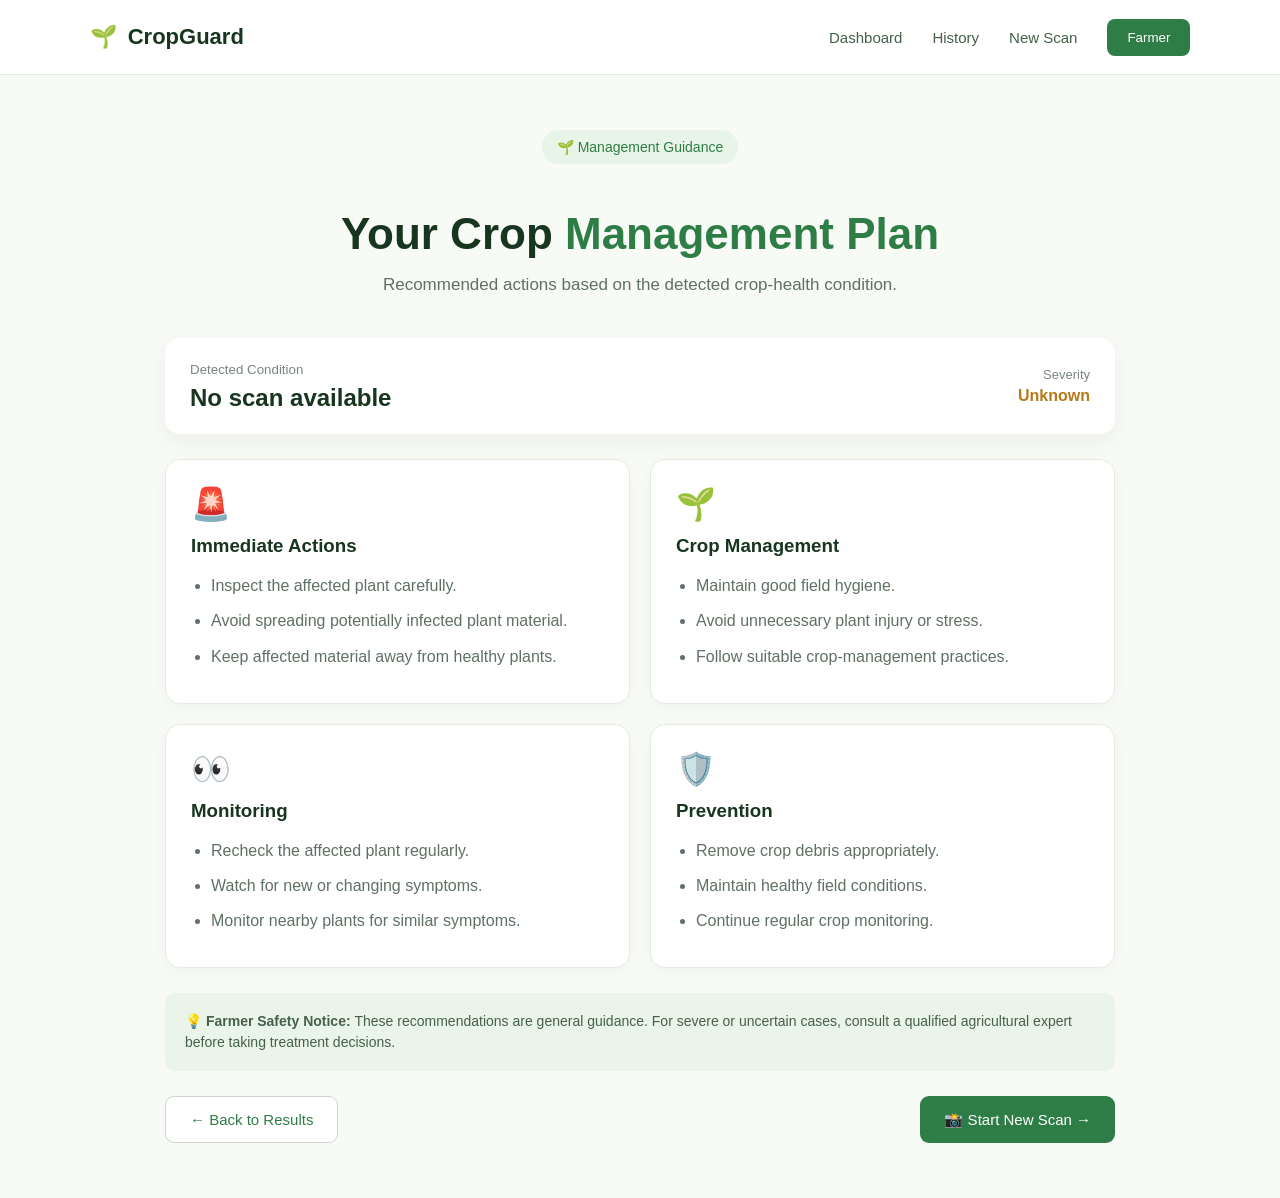
==== management.html @ edf0d8ad "Initial commit" ====
<!DOCTYPE html>
<html lang="en">

<head>

    <meta charset="UTF-8">
    <meta name="viewport" content="width=device-width, initial-scale=1.0">

    <title>CropGuard | Management Plan</title>

    <link rel="stylesheet" href="style.css">

</head>


<body>


    <!-- =========================
         NAVBAR
    ========================== -->

    <nav class="navbar">

        <div class="logo">
            🌱 <span>CropGuard</span>
        </div>


        <div class="nav-links">

            <a href="dashboard.html">
                Dashboard
            </a>

            <a href="history.html">
                History
            </a>

            <a href="scan.html">
                New Scan
            </a>

            <button class="nav-btn">
                Farmer
            </button>

        </div>

    </nav>



    <!-- =========================
         MANAGEMENT PAGE
    ========================== -->

    <main class="management-page">


        <!-- HEADER -->

        <div class="management-header">

            <div class="badge">
                🌱 Management Guidance
            </div>


            <h1>
                Your Crop <span>Management Plan</span>
            </h1>


            <p>
                Recommended actions based on the detected
                crop-health condition.
            </p>

        </div>



        <!-- =========================
             DISEASE SUMMARY
        ========================== -->

        <div class="disease-summary">


            <div>

                <small>
                    Detected Condition
                </small>


                <h2 id="diseaseName">
                    Loading...
                </h2>

            </div>



            <div class="severity-summary">

                <span>
                    Severity
                </span>


                <strong id="severity">
                    Loading...
                </strong>

            </div>


        </div>



        <!-- =========================
             MANAGEMENT CARDS
        ========================== -->

        <div class="management-grid">


            <!-- IMMEDIATE ACTIONS -->

            <div class="management-card">

                <div class="management-icon">
                    🚨
                </div>


                <h3>
                    Immediate Actions
                </h3>


                <ul id="immediateActions">

                    <li>
                        Loading recommendations...
                    </li>

                </ul>

            </div>



            <!-- CROP MANAGEMENT -->

            <div class="management-card">

                <div class="management-icon">
                    🌱
                </div>


                <h3>
                    Crop Management
                </h3>


                <ul id="cropManagement">

                    <li>
                        Loading recommendations...
                    </li>

                </ul>

            </div>



            <!-- MONITORING -->

            <div class="management-card">

                <div class="management-icon">
                    👀
                </div>


                <h3>
                    Monitoring
                </h3>


                <ul id="monitoring">

                    <li>
                        Loading recommendations...
                    </li>

                </ul>

            </div>



            <!-- PREVENTION -->

            <div class="management-card">

                <div class="management-icon">
                    🛡️
                </div>


                <h3>
                    Prevention
                </h3>


                <ul id="prevention">

                    <li>
                        Loading recommendations...
                    </li>

                </ul>

            </div>


        </div>



        <!-- =========================
             SAFETY NOTICE
        ========================== -->

        <div class="management-notice">

            💡

            <strong>
                Farmer Safety Notice:
            </strong>

            These recommendations are general guidance.
            For severe or uncertain cases, consult a qualified
            agricultural expert before taking treatment decisions.

        </div>



        <!-- =========================
             ACTION BUTTONS
        ========================== -->

        <div class="management-actions">


            <button
                class="secondary-btn"
                onclick="window.location.href='result.html'">

                ← Back to Results

            </button>



            <button
                class="primary-btn"
                onclick="window.location.href='scan.html'">

                📸 Start New Scan →

            </button>


        </div>


    </main>



    <!-- =========================
         MANAGEMENT LOGIC
    ========================== -->

    <script>


        // =====================================
        // GET SAVED AI RESULT
        // =====================================

        const savedResult =
            localStorage.getItem("analysisResult");



        // =====================================
        // MANAGEMENT PLANS
        // =====================================

        const managementPlans = {


            "Common Rust": {

                immediate: [

                    "Inspect affected maize plants carefully.",

                    "Remove severely affected leaves when practical.",

                    "Keep heavily infected plant material away from healthy plants."

                ],


                management: [

                    "Maintain good field hygiene.",

                    "Avoid unnecessary plant stress.",

                    "Follow suitable maize crop-management practices."

                ],


                monitoring: [

                    "Check plants regularly for new rust spots.",

                    "Watch whether lesions are increasing.",

                    "Monitor nearby maize plants for similar symptoms."

                ],


                prevention: [

                    "Remove crop debris appropriately.",

                    "Maintain good field conditions.",

                    "Use suitable resistant varieties when available."

                ]

            },



            "Northern Leaf Blight": {

                immediate: [

                    "Inspect affected maize leaves.",

                    "Remove severely affected plant material when practical.",

                    "Separate heavily affected material from healthy crops."

                ],


                management: [

                    "Maintain proper field hygiene.",

                    "Avoid unnecessary plant injury.",

                    "Follow recommended maize management practices."

                ],


                monitoring: [

                    "Check nearby plants regularly.",

                    "Watch for enlargement of leaf lesions.",

                    "Monitor whether the disease is spreading."

                ],


                prevention: [

                    "Remove crop debris appropriately.",

                    "Maintain healthy field conditions.",

                    "Use suitable disease-resistant varieties when available."

                ]

            },



            "Cercospora and Gray Leaf Spot": {

                immediate: [

                    "Inspect affected maize leaves.",

                    "Remove severely affected plant material when practical.",

                    "Keep infected material away from healthy plants."

                ],


                management: [

                    "Maintain good field hygiene.",

                    "Avoid unnecessary crop stress.",

                    "Follow recommended maize crop-management practices."

                ],


                monitoring: [

                    "Recheck affected plants regularly.",

                    "Watch for new leaf spots.",

                    "Monitor nearby plants for similar symptoms."

                ],


                prevention: [

                    "Manage crop residue appropriately.",

                    "Maintain healthy field conditions.",

                    "Use suitable resistant varieties when available."

                ]

            },



            "Healthy Corn (Maize) Plant": {

                immediate: [

                    "No disease-specific action is required.",

                    "Continue normal crop care.",

                    "Maintain good field hygiene."

                ],


                management: [

                    "Provide appropriate water and nutrients.",

                    "Maintain healthy growing conditions.",

                    "Follow recommended maize cultivation practices."

                ],


                monitoring: [

                    "Continue checking plants regularly.",

                    "Watch for unusual spots or discoloration.",

                    "Monitor overall crop growth."

                ],


                prevention: [

                    "Maintain field hygiene.",

                    "Remove unhealthy plant debris appropriately.",

                    "Continue regular crop monitoring."

                ]

            }

        };



        // =====================================
        // DEFAULT PLAN
        // Used for unknown / uncertain results
        // =====================================

        const defaultPlan = {

            immediate: [

                "Inspect the affected plant carefully.",

                "Avoid spreading potentially infected plant material.",

                "Keep affected material away from healthy plants."

            ],


            management: [

                "Maintain good field hygiene.",

                "Avoid unnecessary plant injury or stress.",

                "Follow suitable crop-management practices."

            ],


            monitoring: [

                "Recheck the affected plant regularly.",

                "Watch for new or changing symptoms.",

                "Monitor nearby plants for similar symptoms."

            ],


            prevention: [

                "Remove crop debris appropriately.",

                "Maintain healthy field conditions.",

                "Continue regular crop monitoring."

            ]

        };



        // =====================================
        // FILL LIST
        // =====================================

        function fillList(elementId, items) {


            const list =
                document.getElementById(elementId);


            list.innerHTML = "";


            items.forEach(function(item) {


                const li =
                    document.createElement("li");


                li.textContent = item;


                list.appendChild(li);


            });

        }



        // =====================================
        // LOAD RESULT
        // =====================================

        if (savedResult) {


            try {


                const data =
                    JSON.parse(savedResult);



                // =================================
                // SUCCESS RESULT
                // =================================

                if (data.status === "success") {


                    // Disease

                    const disease =
                        data.disease || "Unknown condition";


                    document.getElementById(
                        "diseaseName"
                    ).textContent = disease;



                    // Severity

                    document.getElementById(
                        "severity"
                    ).textContent =
                        "⚠️ " +
                        (data.severity || "Unknown");



                    // Find disease plan

                    let diseaseKey =
                        disease
                            .replace("Corn (Maize) with ", "")
                            .replace(" with ", " ");



                    let plan =
                        managementPlans[diseaseKey]
                        || managementPlans[disease]
                        || defaultPlan;



                    // Fill cards

                    fillList(
                        "immediateActions",
                        [
                            "No immediate treatment is recommended.",
                            "Continue normal maize crop care.",
                            "Avoid removing healthy plant parts unnecessarily."
                        ]
                    );

                    fillList(
                        "cropManagement",
                        [
                            "Maintain good field hygiene.",
                            "Provide appropriate water and nutrients.",
                            "Avoid unnecessary plant stress."
                        ]
                    );

                    fillList(
                        "monitoring",
                        [
                            "Continue checking the plant regularly.",
                            "Watch for unusual spots or discoloration.",
                            "Monitor nearby plants for similar symptoms."
                        ]
                    );

                    fillList(
                        "prevention",
                        [
                            "Maintain healthy field conditions.",
                            "Keep the field clean and well maintained.",
                            "Use good crop-management practices."
                        ]
                    );

                }


                // =================================
                // UNCERTAIN RESULT
                // =================================

                else if (data.status === "uncertain") {

                    document.getElementById("diseaseName").textContent =
                        "Unable to identify";

                    document.getElementById("severity").textContent =
                        "⚠️ Unknown";


                    fillList(
                        "immediateActions",
                        [
                            "No immediate treatment is recommended.",
                            "Continue normal maize crop care.",
                            "Avoid removing healthy plant parts unnecessarily."
                        ]
                    );


                    fillList(
                        "cropManagement",
                        [
                            "Maintain good field hygiene.",
                            "Provide appropriate water and nutrients.",
                            "Avoid unnecessary plant stress."
                        ]
                    );


                    fillList(
                        "monitoring",
                        [
                            "Continue checking the plant regularly.",
                            "Watch for unusual spots or discoloration.",
                            "Monitor nearby plants for similar symptoms."
                        ]
                    );


                    fillList(
                        "prevention",
                        [
                            "Maintain healthy field conditions.",
                            "Keep the field clean and well maintained.",
                            "Use good crop-management practices."
                        ]
                    );

                }



                // =================================
                // UNKNOWN / OTHER RESULT
                // =================================

                else {


                    document.getElementById(
                        "diseaseName"
                    ).textContent =
                        data.disease || "Unknown condition";


                    document.getElementById(
                        "severity"
                    ).textContent =
                        "⚠️ Unknown";


                    fillList(
                        "immediateActions",
                        defaultPlan.immediate
                    );


                    fillList(
                        "cropManagement",
                        defaultPlan.management
                    );


                    fillList(
                        "monitoring",
                        defaultPlan.monitoring
                    );


                    fillList(
                        "prevention",
                        defaultPlan.prevention
                    );

                }


            }


            catch (error) {


                console.error(
                    "Management page error:",
                    error
                );


                document.getElementById(
                    "diseaseName"
                ).textContent =
                    "Unable to load result";


                document.getElementById(
                    "severity"
                ).textContent =
                    "⚠️ Unknown";


                fillList(
                    "immediateActions",
                    defaultPlan.immediate
                );


                fillList(
                    "cropManagement",
                    defaultPlan.management
                );


                fillList(
                    "monitoring",
                    defaultPlan.monitoring
                );


                fillList(
                    "prevention",
                    defaultPlan.prevention
                );

            }


        }


        // =====================================
        // NO RESULT
        // =====================================

        else {


            document.getElementById(
                "diseaseName"
            ).textContent =
                "No scan available";


            document.getElementById(
                "severity"
            ).textContent =
                "Unknown";


            fillList(
                "immediateActions",
                defaultPlan.immediate
            );


            fillList(
                "cropManagement",
                defaultPlan.management
            );


            fillList(
                "monitoring",
                defaultPlan.monitoring
            );


            fillList(
                "prevention",
                defaultPlan.prevention
            );

        }


    </script>


</body>

</html>
---- style.css ----
* {
    margin: 0;
    padding: 0;
    box-sizing: border-box;
}

body {
    font-family: Arial, sans-serif;
    background: #f7faf5;
    color: #18351f;
}


/* NAVBAR */

.navbar {
    height: 75px;
    display: flex;
    align-items: center;
    justify-content: space-between;
    padding: 0 7%;
    background: white;
    border-bottom: 1px solid #e5ebe3;
}

.logo {
    font-size: 22px;
    font-weight: bold;
}

.logo span {
    margin-left: 5px;
}

.nav-links {
    display: flex;
    align-items: center;
    gap: 30px;
}

.nav-links a {
    text-decoration: none;
    color: #46604b;
    font-size: 15px;
}

.nav-btn {
    border: none;
    background: #2f7d46;
    color: white;
    padding: 11px 20px;
    border-radius: 8px;
    cursor: pointer;
}


/* HERO */

.hero {
    min-height: 570px;
    padding: 80px 8%;
    display: flex;
    align-items: center;
    justify-content: space-between;
    gap: 60px;
}

.hero-content {
    max-width: 620px;
}

.badge {
    display: inline-block;
    background: #e8f4e8;
    color: #2f7d46;
    padding: 9px 15px;
    border-radius: 30px;
    font-size: 14px;
    margin-bottom: 25px;
}

.hero h1 {
    font-size: 56px;
    line-height: 1.08;
    margin-bottom: 25px;
}

.hero h1 span {
    color: #2f7d46;
}

.hero p {
    color: #607064;
    font-size: 18px;
    line-height: 1.7;
    max-width: 570px;
}

.hero-buttons {
    margin-top: 32px;
    display: flex;
    gap: 15px;
}

.primary-btn,
.secondary-btn {
    padding: 14px 24px;
    border-radius: 9px;
    font-size: 15px;
    cursor: pointer;
}

.primary-btn {
    border: none;
    background: #2f7d46;
    color: white;
}

.secondary-btn {
    background: white;
    border: 1px solid #ccd8cc;
    color: #2f7d46;
}


/* HERO VISUAL */

.hero-visual {
    width: 390px;
    height: 350px;
    background: #dcebd9;
    border-radius: 30px;
    position: relative;
    display: flex;
    align-items: center;
    justify-content: center;
}

.crop-card {
    width: 280px;
    padding: 22px;
    background: white;
    border-radius: 18px;
    box-shadow: 0 15px 35px rgba(0, 0, 0, 0.08);
}

.crop-icon {
    font-size: 55px;
    margin-bottom: 15px;
}

.crop-card h3 {
    margin-bottom: 5px;
}

.crop-card p {
    color: #718073;
    font-size: 14px;
}

.status {
    margin-top: 20px;
    color: #2f7d46;
    background: #e8f4e8;
    padding: 8px;
    border-radius: 7px;
    text-align: center;
}

.floating-card {
    position: absolute;
    background: white;
    padding: 14px 17px;
    border-radius: 12px;
    box-shadow: 0 10px 25px rgba(0, 0, 0, 0.08);
    font-size: 14px;
}

.floating-card small {
    display: block;
    color: #758177;
    margin-top: 5px;
}

.card-one {
    top: 25px;
    left: -35px;
}

.card-two {
    bottom: 25px;
    right: -35px;
}


/* FEATURES */

.features {
    background: white;
    padding: 75px 8%;
}

.section-title {
    text-align: center;
    max-width: 650px;
    margin: auto;
}

.section-title p {
    color: #2f7d46;
    font-size: 13px;
    font-weight: bold;
    letter-spacing: 1px;
}

.section-title h2 {
    font-size: 34px;
    margin-top: 12px;
}

.feature-grid {
    display: grid;
    grid-template-columns: repeat(3, 1fr);
    gap: 25px;
    margin-top: 45px;
}

.feature-card {
    padding: 30px;
    border: 1px solid #e2e9e1;
    border-radius: 15px;
    background: #fbfdfb;
}

.feature-icon {
    font-size: 35px;
    margin-bottom: 18px;
}

.feature-card h3 {
    margin-bottom: 10px;
}

.feature-card p {
    color: #68756b;
    line-height: 1.6;
}


/* FOOTER */

footer {
    padding: 30px 8%;
    display: flex;
    justify-content: space-between;
    background: #18351f;
    color: white;
}

footer p {
    color: #b7c5b9;
}


/* MOBILE */

@media (max-width: 850px) {

    .nav-links a {
        display: inline;
    }

    .hero {
        flex-direction: column;
        text-align: center;
        padding-top: 50px;
    }

    .hero-buttons {
        justify-content: center;
    }

    .hero-visual {
        width: 330px;
    }

    .feature-grid {
        grid-template-columns: 1fr;
    }

    footer {
        flex-direction: column;
        gap: 10px;
    }
}
/* =========================
   SCAN PAGE
========================= */

.scan-page {
    min-height: calc(100vh - 75px);
    padding: 60px 8%;
    background: #f7faf5;
}

.scan-header {
    text-align: center;
    max-width: 700px;
    margin: auto;
}

.scan-header h1 {
    font-size: 44px;
    margin: 20px 0 15px;
}

.scan-header h1 span {
    color: #2f7d46;
}

.scan-header p {
    color: #607064;
    font-size: 17px;
    line-height: 1.6;
}


/* UPLOAD AREA */

.upload-container {
    max-width: 900px;
    margin: 45px auto 25px;

    display: grid;
    grid-template-columns: 1fr 1fr;

    gap: 25px;
}


/* UPLOAD BOX */

.upload-box {
    background: white;
    border: 2px dashed #b8cdb9;

    border-radius: 18px;

    padding: 50px 30px;

    text-align: center;

    min-height: 330px;

    display: flex;
    flex-direction: column;
    align-items: center;
    justify-content: center;
}

.upload-icon {
    font-size: 55px;
    margin-bottom: 15px;
}

.upload-box h2 {
    margin-bottom: 10px;
}

.upload-box p {
    color: #718073;
    margin-bottom: 25px;
}

.upload-btn {
    display: inline-block;

    background: #2f7d46;
    color: white;

    padding: 13px 24px;

    border-radius: 9px;

    cursor: pointer;

    font-size: 15px;
}

.upload-box small {
    margin-top: 18px;
    color: #89958b;
}


/* PREVIEW */

.preview-box {
    background: white;

    border-radius: 18px;

    padding: 25px;

    min-height: 330px;

    box-shadow: 0 8px 25px rgba(0, 0, 0, 0.05);

    display: none;
}

.preview-box h3 {
    margin-bottom: 15px;
}

.preview-box img {
    width: 100%;
    height: 210px;

    object-fit: cover;

    border-radius: 12px;

    margin-bottom: 15px;
}

.analyze-btn {
    width: 100%;
}


/* TIP */

.scan-tip {
    max-width: 900px;

    margin: auto;

    padding: 18px 20px;

    background: #eaf4e8;

    border-radius: 10px;

    color: #46604b;

    font-size: 14px;
}


/* MOBILE */

@media (max-width: 750px) {

    .upload-container {
        grid-template-columns: 1fr;
    }

    .scan-header h1 {
        font-size: 34px;
    }

}
/* =========================
   RESULT PAGE
========================= */

.result-page {
    min-height: calc(100vh - 75px);
    padding: 55px 8%;
    background: #f7faf5;
}

.result-header {
    text-align: center;
    max-width: 700px;
    margin: auto;
}

.result-header h1 {
    font-size: 44px;
    margin: 20px 0 12px;
}

.result-header h1 span {
    color: #2f7d46;
}

.result-header p {
    color: #607064;
    font-size: 17px;
}


/* RESULT CONTAINER */

.result-container {
    max-width: 950px;
    margin: 45px auto 25px;

    display: grid;
    grid-template-columns: 0.9fr 1.1fr;

    gap: 25px;
}


/* IMAGE CARD */

.result-image-card,
.analysis-card {
    background: white;
    border-radius: 18px;
    padding: 25px;

    box-shadow: 0 8px 25px rgba(0, 0, 0, 0.05);
}

.result-card-title {
    font-weight: bold;
    margin-bottom: 18px;
}

.result-image-card img {
    width: 100%;
    height: 300px;

    object-fit: cover;

    border-radius: 12px;

    background: #edf3ec;
}


/* CROP INFO */

.scan-info {
    display: flex;
    justify-content: space-between;

    margin-top: 18px;

    padding: 14px;

    background: #f5f8f4;

    border-radius: 9px;

    color: #607064;
}

.scan-info strong {
    color: #18351f;
}


/* ANALYSIS */

.analysis-status {
    display: inline-block;

    padding: 8px 12px;

    background: #e8f4e8;

    color: #2f7d46;

    border-radius: 20px;

    font-size: 13px;

    margin-bottom: 18px;
}

.analysis-card h2 {
    font-size: 30px;

    margin-bottom: 10px;
}

.disease-description {
    color: #68756b;

    line-height: 1.6;

    margin-bottom: 25px;
}


/* CONFIDENCE */

.metric {
    margin-bottom: 25px;
}

.metric-header {
    display: flex;

    justify-content: space-between;

    margin-bottom: 9px;

    font-size: 14px;
}

.metric-header strong {
    color: #2f7d46;
}

.progress-bar {
    width: 100%;

    height: 9px;

    background: #e4e9e3;

    border-radius: 10px;

    overflow: hidden;
}

.progress {
    height: 100%;

    background: #2f7d46;

    border-radius: 10px;
}


/* METRIC BOXES */

.result-metrics {
    display: grid;

    grid-template-columns: 1fr 1fr;

    gap: 12px;

    margin-bottom: 25px;
}

.metric-box {
    display: flex;

    align-items: center;

    gap: 12px;

    padding: 15px;

    background: #f7faf5;

    border-radius: 10px;
}

.metric-box > span {
    font-size: 25px;
}

.metric-box small {
    display: block;

    color: #7b867d;

    margin-bottom: 4px;
}

.metric-box strong {
    display: block;
}

.moderate {
    color: #b57918;
}

.high {
    color: #c34b3c;
}


/* RESULT BUTTON */

.result-btn {
    width: 100%;
}


/* NOTICE */

.confidence-notice {
    max-width: 950px;

    margin: auto;

    padding: 17px 20px;

    background: #eaf4e8;

    border-radius: 10px;

    color: #46604b;

    font-size: 14px;

    line-height: 1.5;
}


/* MOBILE */

@media (max-width: 750px) {

    .result-container {
        grid-template-columns: 1fr;
    }

    .result-header h1 {
        font-size: 34px;
    }

    .result-image-card img {
        height: 250px;
    }

    .result-metrics {
        grid-template-columns: 1fr;
    }

}
/* =========================
   MANAGEMENT PAGE
========================= */

.management-page {
    min-height: calc(100vh - 75px);
    padding: 55px 8%;
    background: #f7faf5;
}

.management-header {
    text-align: center;
    max-width: 700px;
    margin: auto;
}

.management-header h1 {
    font-size: 44px;
    margin: 20px 0 12px;
}

.management-header h1 span {
    color: #2f7d46;
}

.management-header p {
    color: #607064;
    font-size: 17px;
    line-height: 1.6;
}


/* DISEASE SUMMARY */

.disease-summary {
    max-width: 950px;

    margin: 40px auto 25px;

    padding: 22px 25px;

    background: white;

    border-radius: 15px;

    display: flex;

    justify-content: space-between;

    align-items: center;

    box-shadow: 0 8px 25px rgba(0, 0, 0, 0.05);
}

.disease-summary small {
    color: #7b867d;
}

.disease-summary h2 {
    margin-top: 6px;
}

.severity-summary {
    text-align: right;
}

.severity-summary span {
    display: block;

    color: #7b867d;

    font-size: 13px;

    margin-bottom: 5px;
}

.severity-summary strong {
    color: #b57918;
}


/* MANAGEMENT GRID */

.management-grid {
    max-width: 950px;

    margin: auto;

    display: grid;

    grid-template-columns: 1fr 1fr;

    gap: 20px;
}

.management-card {
    background: white;

    border-radius: 15px;

    padding: 25px;

    border: 1px solid #e5ebe3;

    box-shadow: 0 5px 18px rgba(0, 0, 0, 0.03);
}

.management-icon {
    font-size: 32px;

    margin-bottom: 12px;
}

.management-card h3 {
    margin-bottom: 15px;
}

.management-card ul {
    padding-left: 20px;

    color: #607064;

    line-height: 1.7;
}

.management-card li {
    margin-bottom: 8px;
}


/* NOTICE */

.management-notice {
    max-width: 950px;

    margin: 25px auto;

    padding: 18px 20px;

    background: #eaf4e8;

    border-radius: 10px;

    color: #46604b;

    font-size: 14px;

    line-height: 1.5;
}


/* ACTION BUTTONS */

.management-actions {
    max-width: 950px;

    margin: 25px auto 0;

    display: flex;

    justify-content: space-between;

    gap: 15px;
}


/* MOBILE */

@media (max-width: 750px) {

    .management-header h1 {
        font-size: 34px;
    }

    .management-grid {
        grid-template-columns: 1fr;
    }

    .disease-summary {
        flex-direction: column;

        align-items: flex-start;

        gap: 15px;
    }

    .severity-summary {
        text-align: left;
    }

    .management-actions {
        flex-direction: column;
    }

}
/* =========================
   DASHBOARD PAGE
========================= */

.dashboard-page {
    min-height: calc(100vh - 75px);
    padding: 50px 8%;
    background: #f7faf5;
}

.dashboard-header {
    max-width: 1100px;
    margin: auto;

    display: flex;
    justify-content: space-between;
    align-items: end;

    gap: 30px;
}

.dashboard-header h1 {
    font-size: 38px;
    margin: 18px 0 8px;
}

.dashboard-header h1 span {
    color: #2f7d46;
}

.dashboard-header p {
    color: #68756b;
    font-size: 16px;
}

.dashboard-scan-btn {
    white-space: nowrap;
}


/* STAT CARDS */

.stats-grid {
    max-width: 1100px;
    margin: 35px auto 25px;

    display: grid;
    grid-template-columns: repeat(4, 1fr);

    gap: 18px;
}

.stat-card {
    background: white;

    border: 1px solid #e4ebe3;

    border-radius: 15px;

    padding: 22px;

    display: flex;
    align-items: center;

    gap: 15px;

    box-shadow: 0 5px 18px rgba(0, 0, 0, 0.03);
}

.stat-icon {
    width: 50px;
    height: 50px;

    display: flex;
    align-items: center;
    justify-content: center;

    background: #eaf4e8;

    border-radius: 12px;

    font-size: 25px;
}

.stat-card small {
    color: #7b867d;
}

.stat-card h2 {
    margin-top: 4px;
    font-size: 28px;
}


/* DASHBOARD GRID */

.dashboard-grid {
    max-width: 1100px;
    margin: auto;

    display: grid;

    grid-template-columns: 1.5fr 1fr;

    gap: 20px;
}

.dashboard-card {
    background: white;

    border: 1px solid #e4ebe3;

    border-radius: 15px;

    padding: 25px;

    box-shadow: 0 5px 18px rgba(0, 0, 0, 0.03);
}

.card-heading {
    display: flex;

    justify-content: space-between;

    align-items: center;

    margin-bottom: 20px;
}

.card-heading h2 {
    font-size: 20px;
}

.card-heading p {
    color: #7b867d;

    font-size: 13px;

    margin-top: 5px;
}

.card-heading a {
    color: #2f7d46;

    text-decoration: none;

    font-size: 14px;
}


/* DIAGNOSIS ROW */

.diagnosis-row {
    display: flex;

    align-items: center;

    gap: 14px;

    padding: 15px 0;

    border-bottom: 1px solid #edf1ec;
}

.diagnosis-row:last-child {
    border-bottom: none;
}

.crop-circle {
    width: 45px;
    height: 45px;

    display: flex;
    align-items: center;
    justify-content: center;

    background: #f0f5ef;

    border-radius: 50%;

    font-size: 23px;
}

.diagnosis-info {
    flex: 1;
}

.diagnosis-info strong {
    display: block;

    margin-bottom: 4px;
}

.diagnosis-info span {
    color: #7b867d;

    font-size: 13px;
}

.diagnosis-status {
    padding: 7px 11px;

    border-radius: 20px;

    font-size: 12px;
}

.moderate-status {
    background: #fff3d9;
    color: #a66b00;
}

.high-status {
    background: #fde8e5;
    color: #c34b3c;
}

.healthy-status {
    background: #e8f4e8;
    color: #2f7d46;
}


/* RISK */

.risk-score {
    display: flex;

    justify-content: center;

    margin: 15px 0 25px;
}

.risk-circle {
    width: 145px;
    height: 145px;

    border-radius: 50%;

    background: #e8f4e8;

    border: 12px solid #d6ead4;

    display: flex;

    flex-direction: column;

    justify-content: center;

    align-items: center;
}

.risk-circle strong {
    font-size: 30px;
    color: #2f7d46;
}

.risk-circle small {
    color: #718073;
}


.risk-legend > div {
    display: flex;

    align-items: center;

    gap: 9px;

    padding: 8px 0;

    font-size: 14px;
}

.risk-legend strong {
    margin-left: auto;
}

.dot {
    width: 9px;
    height: 9px;

    border-radius: 50%;
}

.healthy-dot {
    background: #2f7d46;
}

.moderate-dot {
    background: #c9942c;
}

.high-dot {
    background: #c34b3c;
}


/* QUICK ACTIONS */

.quick-actions {
    max-width: 1100px;

    margin: 20px auto 0;
}

.quick-grid {
    display: grid;

    grid-template-columns: repeat(3, 1fr);

    gap: 15px;
}

.quick-grid button {
    background: #f8faf7;

    border: 1px solid #e3eae1;

    border-radius: 12px;

    padding: 18px;

    text-align: left;

    cursor: pointer;
}

.quick-grid button:hover {
    border-color: #2f7d46;
}

.quick-grid span {
    display: block;

    font-size: 27px;

    margin-bottom: 10px;
}

.quick-grid strong {
    display: block;
}

.quick-grid small {
    display: block;

    color: #7b867d;

    margin-top: 5px;
}


/* NOTICE */

.dashboard-notice {
    max-width: 1100px;

    margin: 20px auto 0;

    padding: 16px 18px;

    background: #eaf4e8;

    border-radius: 10px;

    color: #46604b;

    font-size: 13px;
}


/* MOBILE */

@media (max-width: 850px) {

    .dashboard-header {
        flex-direction: column;

        align-items: flex-start;
    }

    .stats-grid {
        grid-template-columns: 1fr 1fr;
    }

    .dashboard-grid {
        grid-template-columns: 1fr;
    }

    .quick-grid {
        grid-template-columns: 1fr;
    }

}


@media (max-width: 500px) {

    .stats-grid {
        grid-template-columns: 1fr;
    }

    .dashboard-header h1 {
        font-size: 30px;
    }

}
/* =========================
   HISTORY PAGE
========================= */

.history-page {
    min-height: calc(100vh - 75px);
    padding: 55px 8%;
    background: #f7faf5;
}

.history-header {
    max-width: 750px;
    margin: auto;
    text-align: center;
}

.history-header h1 {
    font-size: 44px;
    margin: 20px 0 12px;
}

.history-header h1 span {
    color: #2f7d46;
}

.history-header p {
    color: #607064;
    font-size: 17px;
}


/* SUMMARY */

.history-summary {
    max-width: 950px;
    margin: 40px auto 25px;

    background: white;
    border: 1px solid #e4ebe3;
    border-radius: 15px;

    display: grid;
    grid-template-columns: repeat(3, 1fr);

    padding: 20px;
}

.history-summary div {
    text-align: center;
    padding: 10px;

    border-right: 1px solid #edf1ec;
}

.history-summary div:last-child {
    border-right: none;
}

.history-summary small {
    display: block;
    color: #7b867d;
    margin-bottom: 7px;
}

.history-summary strong {
    font-size: 27px;
}

.history-green {
    color: #2f7d46;
}

.history-orange {
    color: #b57918;
}


/* HISTORY LIST */

.history-list {
    max-width: 950px;
    margin: auto;

    display: flex;
    flex-direction: column;
    gap: 15px;
}

.history-card {
    background: white;

    border: 1px solid #e4ebe3;
    border-radius: 15px;

    padding: 20px;

    display: flex;
    align-items: center;

    gap: 18px;

    box-shadow: 0 5px 18px rgba(0, 0, 0, 0.03);
}

.history-crop {
    width: 60px;
    height: 60px;

    border-radius: 13px;

    background: #eaf4e8;

    display: flex;
    align-items: center;
    justify-content: center;

    font-size: 30px;
}

.history-info {
    flex: 1;
}

.history-info h3 {
    margin-bottom: 4px;
}

.history-info p {
    color: #607064;
    margin-bottom: 5px;
}

.history-info small {
    color: #8a948c;
    font-size: 12px;
}


/* RESULT STATUS */

.history-result {
    min-width: 105px;

    padding: 8px 12px;

    border-radius: 20px;

    display: flex;
    align-items: center;

    justify-content: center;

    gap: 6px;

    font-size: 12px;
}

.moderate-result {
    background: #fff3d9;
    color: #a66b00;
}

.high-result {
    background: #fde8e5;
    color: #c34b3c;
}

.healthy-result {
    background: #e8f4e8;
    color: #2f7d46;
}


/* VIEW BUTTON */

.history-view-btn {
    background: white;

    border: 1px solid #ccd8cc;

    color: #2f7d46;

    padding: 10px 15px;

    border-radius: 8px;

    cursor: pointer;

    white-space: nowrap;
}

.history-view-btn:hover {
    background: #f1f7f0;
}


/* NOTICE */

.history-notice {
    max-width: 950px;

    margin: 25px auto;

    padding: 17px 20px;

    background: #eaf4e8;

    border-radius: 10px;

    color: #46604b;

    font-size: 13px;

    line-height: 1.5;
}


/* ACTION */

.history-action {
    max-width: 950px;

    margin: 25px auto 0;

    display: flex;

    justify-content: flex-end;
}


/* MOBILE */

@media (max-width: 750px) {

    .history-header h1 {
        font-size: 34px;
    }

    .history-summary {
        grid-template-columns: 1fr;
    }

    .history-summary div {
        border-right: none;
        border-bottom: 1px solid #edf1ec;
    }

    .history-summary div:last-child {
        border-bottom: none;
    }

    .history-card {
        flex-wrap: wrap;
    }

    .history-info {
        min-width: 180px;
    }

    .history-result {
        margin-left: 78px;
    }

    .history-view-btn {
        margin-left: 78px;
    }

}
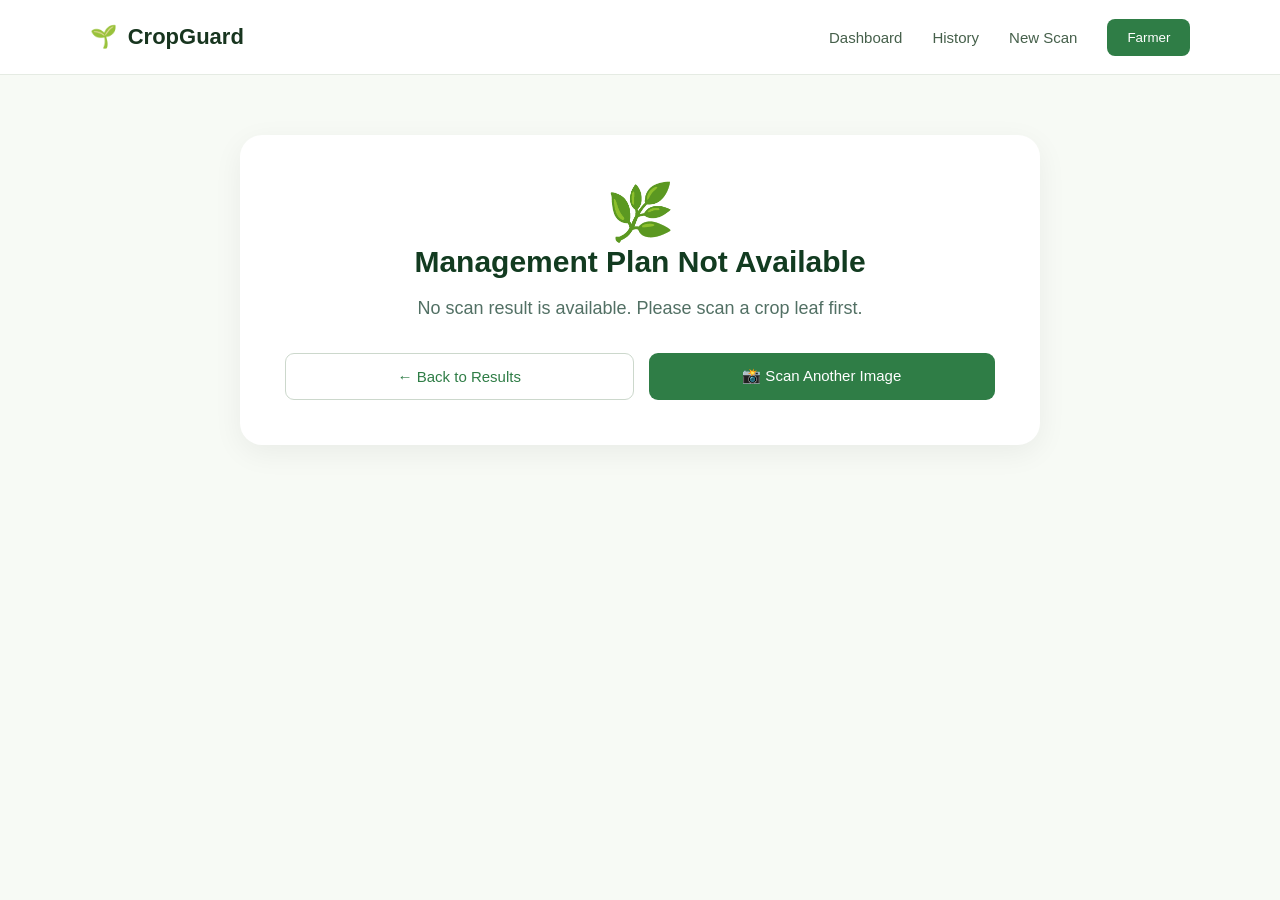
==== commit a88af377: "Fix scan history image loading and result page" ====
--- a/management.html
+++ b/management.html
@@ -2,7 +2,6 @@
 <html lang="en">
 
 <head>
-
     <meta charset="UTF-8">
     <meta name="viewport" content="width=device-width, initial-scale=1.0">
 
@@ -10,22 +9,63 @@
 
     <link rel="stylesheet" href="style.css">
 
+    <style>
+        .hidden {
+            display: none !important;
+        }
+
+        .not-available {
+            max-width: 800px;
+            margin: 60px auto;
+            background: white;
+            padding: 45px;
+            border-radius: 22px;
+            text-align: center;
+            box-shadow: 0 8px 30px rgba(0, 0, 0, 0.06);
+        }
+
+        .not-available h2 {
+            color: #123b20;
+            font-size: 30px;
+            margin-bottom: 15px;
+        }
+
+        .not-available p {
+            color: #527064;
+            font-size: 18px;
+            line-height: 1.6;
+        }
+
+        .management-actions {
+            display: flex;
+            gap: 15px;
+            margin-top: 30px;
+        }
+
+        .management-actions button {
+            flex: 1;
+        }
+
+        @media (max-width: 700px) {
+            .management-actions {
+                flex-direction: column;
+            }
+        }
+    </style>
 </head>
 
 
 <body>
 
-
-    <!-- =========================
+    <!-- =====================================================
          NAVBAR
-    ========================== -->
+    ====================================================== -->
 
     <nav class="navbar">
 
         <div class="logo">
             🌱 <span>CropGuard</span>
         </div>
-
 
         <div class="nav-links">
 
@@ -50,13 +90,11 @@
     </nav>
 
 
-
-    <!-- =========================
+    <!-- =====================================================
          MANAGEMENT PAGE
-    ========================== -->
-
-    <main class="management-page">
-
+    ====================================================== -->
+
+    <main class="management-page" id="managementPage">
 
         <!-- HEADER -->
 
@@ -66,11 +104,9 @@
                 🌱 Management Guidance
             </div>
 
-
             <h1>
                 Your Crop <span>Management Plan</span>
             </h1>
-
 
             <p>
                 Recommended actions based on the detected
@@ -80,13 +116,11 @@
         </div>
 
 
-
-        <!-- =========================
+        <!-- =================================================
              DISEASE SUMMARY
-        ========================== -->
+        ================================================== -->
 
         <div class="disease-summary">
-
 
             <div>
 
@@ -94,7 +128,6 @@
                     Detected Condition
                 </small>
 
-
                 <h2 id="diseaseName">
                     Loading...
                 </h2>
@@ -102,31 +135,26 @@
             </div>
 
 
-
             <div class="severity-summary">
 
                 <span>
                     Severity
                 </span>
 
-
                 <strong id="severity">
                     Loading...
                 </strong>
 
             </div>
 
-
-        </div>
-
-
-
-        <!-- =========================
+        </div>
+
+
+        <!-- =================================================
              MANAGEMENT CARDS
-        ========================== -->
-
-        <div class="management-grid">
-
+        ================================================== -->
+
+        <div class="management-grid" id="managementCards">
 
             <!-- IMMEDIATE ACTIONS -->
 
@@ -136,22 +164,13 @@
                     🚨
                 </div>
 
-
                 <h3>
                     Immediate Actions
                 </h3>
 
-
-                <ul id="immediateActions">
-
-                    <li>
-                        Loading recommendations...
-                    </li>
-
-                </ul>
+                <ul id="immediateActions"></ul>
 
             </div>
-
 
 
             <!-- CROP MANAGEMENT -->
@@ -162,22 +181,13 @@
                     🌱
                 </div>
 
-
                 <h3>
                     Crop Management
                 </h3>
 
-
-                <ul id="cropManagement">
-
-                    <li>
-                        Loading recommendations...
-                    </li>
-
-                </ul>
+                <ul id="cropManagement"></ul>
 
             </div>
-
 
 
             <!-- MONITORING -->
@@ -188,22 +198,13 @@
                     👀
                 </div>
 
-
                 <h3>
                     Monitoring
                 </h3>
 
-
-                <ul id="monitoring">
-
-                    <li>
-                        Loading recommendations...
-                    </li>
-
-                </ul>
+                <ul id="monitoring"></ul>
 
             </div>
-
 
 
             <!-- PREVENTION -->
@@ -214,30 +215,20 @@
                     🛡️
                 </div>
 
-
                 <h3>
                     Prevention
                 </h3>
 
-
-                <ul id="prevention">
-
-                    <li>
-                        Loading recommendations...
-                    </li>
-
-                </ul>
+                <ul id="prevention"></ul>
 
             </div>
 
-
-        </div>
-
-
-
-        <!-- =========================
+        </div>
+
+
+        <!-- =================================================
              SAFETY NOTICE
-        ========================== -->
+        ================================================== -->
 
         <div class="management-notice">
 
@@ -254,13 +245,11 @@
         </div>
 
 
-
-        <!-- =========================
+        <!-- =================================================
              ACTION BUTTONS
-        ========================== -->
+        ================================================== -->
 
         <div class="management-actions">
-
 
             <button
                 class="secondary-btn"
@@ -271,7 +260,6 @@
             </button>
 
 
-
             <button
                 class="primary-btn"
                 onclick="window.location.href='scan.html'">
@@ -280,227 +268,201 @@
 
             </button>
 
-
-        </div>
-
+        </div>
 
     </main>
 
 
-
-    <!-- =========================
+    <!-- =====================================================
+         NOT AVAILABLE MESSAGE
+    ====================================================== -->
+
+    <div
+        class="not-available hidden"
+        id="notAvailable">
+
+        <div style="font-size: 55px;">
+            🌿
+        </div>
+
+        <h2>
+            Management Plan Not Available
+        </h2>
+
+        <p id="notAvailableMessage">
+            CropGuard could not confirm that the uploaded
+            image is a crop leaf. Management recommendations
+            are therefore not shown.
+        </p>
+
+        <div class="management-actions">
+
+            <button
+                class="secondary-btn"
+                onclick="window.location.href='result.html'">
+
+                ← Back to Results
+
+            </button>
+
+            <button
+                class="primary-btn"
+                onclick="window.location.href='scan.html'">
+
+                📸 Scan Another Image
+
+            </button>
+
+        </div>
+
+    </div>
+
+
+    <!-- =====================================================
          MANAGEMENT LOGIC
-    ========================== -->
+    ====================================================== -->
 
     <script>
 
-
-        // =====================================
-        // GET SAVED AI RESULT
-        // =====================================
+        // =================================================
+        // GET SAVED RESULT
+        // =================================================
 
         const savedResult =
             localStorage.getItem("analysisResult");
 
 
-
-        // =====================================
+        // =================================================
+        // ELEMENTS
+        // =================================================
+
+        const managementPage =
+            document.getElementById("managementPage");
+
+        const notAvailable =
+            document.getElementById("notAvailable");
+
+        const managementCards =
+            document.getElementById("managementCards");
+
+
+        // =================================================
         // MANAGEMENT PLANS
-        // =====================================
+        // =================================================
 
         const managementPlans = {
 
-
             "Common Rust": {
 
                 immediate: [
-
-                    "Inspect affected maize plants carefully.",
-
+                    "Inspect affected leaves carefully.",
                     "Remove severely affected leaves when practical.",
-
                     "Keep heavily infected plant material away from healthy plants."
-
-                ],
-
+                ],
 
                 management: [
-
                     "Maintain good field hygiene.",
-
                     "Avoid unnecessary plant stress.",
-
-                    "Follow suitable maize crop-management practices."
-
-                ],
-
+                    "Follow suitable crop-management practices."
+                ],
 
                 monitoring: [
-
-                    "Check plants regularly for new rust spots.",
-
+                    "Check leaves regularly for new rust spots.",
                     "Watch whether lesions are increasing.",
-
-                    "Monitor nearby maize plants for similar symptoms."
-
-                ],
-
+                    "Monitor nearby plants for similar symptoms."
+                ],
 
                 prevention: [
-
                     "Remove crop debris appropriately.",
-
                     "Maintain good field conditions.",
-
                     "Use suitable resistant varieties when available."
-
                 ]
 
             },
 
 
-
             "Northern Leaf Blight": {
 
                 immediate: [
-
-                    "Inspect affected maize leaves.",
-
+                    "Inspect affected leaves.",
                     "Remove severely affected plant material when practical.",
-
-                    "Separate heavily affected material from healthy crops."
-
-                ],
-
+                    "Keep infected material away from healthy plants."
+                ],
 
                 management: [
-
                     "Maintain proper field hygiene.",
-
                     "Avoid unnecessary plant injury.",
-
-                    "Follow recommended maize management practices."
-
-                ],
-
+                    "Follow recommended crop-management practices."
+                ],
 
                 monitoring: [
-
                     "Check nearby plants regularly.",
-
                     "Watch for enlargement of leaf lesions.",
-
                     "Monitor whether the disease is spreading."
-
-                ],
-
+                ],
 
                 prevention: [
-
                     "Remove crop debris appropriately.",
-
                     "Maintain healthy field conditions.",
-
                     "Use suitable disease-resistant varieties when available."
-
                 ]
 
             },
 
 
-
             "Cercospora and Gray Leaf Spot": {
 
                 immediate: [
-
-                    "Inspect affected maize leaves.",
-
+                    "Inspect affected leaves.",
                     "Remove severely affected plant material when practical.",
-
                     "Keep infected material away from healthy plants."
-
-                ],
-
+                ],
 
                 management: [
-
                     "Maintain good field hygiene.",
-
                     "Avoid unnecessary crop stress.",
-
-                    "Follow recommended maize crop-management practices."
-
-                ],
-
+                    "Follow recommended crop-management practices."
+                ],
 
                 monitoring: [
-
                     "Recheck affected plants regularly.",
-
                     "Watch for new leaf spots.",
-
                     "Monitor nearby plants for similar symptoms."
-
-                ],
-
+                ],
 
                 prevention: [
-
                     "Manage crop residue appropriately.",
-
                     "Maintain healthy field conditions.",
-
                     "Use suitable resistant varieties when available."
-
                 ]
 
             },
 
 
-
-            "Healthy Corn (Maize) Plant": {
+            "Healthy": {
 
                 immediate: [
-
-                    "No disease-specific action is required.",
-
-                    "Continue normal crop care.",
-
-                    "Maintain good field hygiene."
-
-                ],
-
+                    "No disease-specific treatment is required.",
+                    "Continue normal care for the detected crop.",
+                    "Avoid removing healthy plant parts unnecessarily."
+                ],
 
                 management: [
-
                     "Provide appropriate water and nutrients.",
-
                     "Maintain healthy growing conditions.",
-
-                    "Follow recommended maize cultivation practices."
-
-                ],
-
+                    "Follow recommended cultivation practices."
+                ],
 
                 monitoring: [
-
-                    "Continue checking plants regularly.",
-
+                    "Continue checking the leaves regularly.",
                     "Watch for unusual spots or discoloration.",
-
                     "Monitor overall crop growth."
-
-                ],
-
+                ],
 
                 prevention: [
-
-                    "Maintain field hygiene.",
-
+                    "Maintain good field hygiene.",
                     "Remove unhealthy plant debris appropriately.",
-
                     "Continue regular crop monitoring."
-
                 ]
 
             }
@@ -508,129 +470,114 @@
         };
 
 
-
-        // =====================================
-        // DEFAULT PLAN
-        // Used for unknown / uncertain results
-        // =====================================
-
-        const defaultPlan = {
-
-            immediate: [
-
-                "Inspect the affected plant carefully.",
-
-                "Avoid spreading potentially infected plant material.",
-
-                "Keep affected material away from healthy plants."
-
-            ],
-
-
-            management: [
-
-                "Maintain good field hygiene.",
-
-                "Avoid unnecessary plant injury or stress.",
-
-                "Follow suitable crop-management practices."
-
-            ],
-
-
-            monitoring: [
-
-                "Recheck the affected plant regularly.",
-
-                "Watch for new or changing symptoms.",
-
-                "Monitor nearby plants for similar symptoms."
-
-            ],
-
-
-            prevention: [
-
-                "Remove crop debris appropriately.",
-
-                "Maintain healthy field conditions.",
-
-                "Continue regular crop monitoring."
-
-            ]
-
-        };
-
-
-
-        // =====================================
+        // =================================================
+        // DEFAULT DISPLAY
+        // =================================================
+
+        function showManagementUnavailable(message) {
+
+            managementPage.classList.add("hidden");
+
+            notAvailable.classList.remove("hidden");
+
+            document.getElementById(
+                "notAvailableMessage"
+            ).textContent = message;
+
+        }
+
+
+        // =================================================
         // FILL LIST
-        // =====================================
+        // =================================================
 
         function fillList(elementId, items) {
-
 
             const list =
                 document.getElementById(elementId);
 
-
             list.innerHTML = "";
 
-
-            items.forEach(function(item) {
-
+            items.forEach(function (item) {
 
                 const li =
                     document.createElement("li");
 
-
                 li.textContent = item;
 
-
                 list.appendChild(li);
 
-
             });
 
         }
 
 
-
-        // =====================================
+        // =================================================
         // LOAD RESULT
-        // =====================================
-
-        if (savedResult) {
-
+        // =================================================
+
+        if (!savedResult) {
+
+            showManagementUnavailable(
+                "No scan result is available. Please scan a crop leaf first."
+            );
+
+        }
+
+        else {
 
             try {
-
 
                 const data =
                     JSON.parse(savedResult);
 
 
-
-                // =================================
-                // SUCCESS RESULT
-                // =================================
-
-                if (data.status === "success") {
-
-
-                    // Disease
+                // =================================================
+                // IMPORTANT:
+                // ONLY SHOW MANAGEMENT WHEN BACKEND CONFIRMS LEAF
+                // =================================================
+
+                if (data.is_leaf !== true) {
+
+                    showManagementUnavailable(
+                        "CropGuard could not confirm that the uploaded image is a crop leaf. Management tips are available only for confirmed leaf images."
+                    );
+
+                }
+
+                // =================================================
+                // UNCERTAIN RESULT
+                // =================================================
+
+                else if (data.status !== "success") {
+
+                    showManagementUnavailable(
+                        "The image could not be confidently identified as a crop leaf. Please upload a clear leaf image for management recommendations."
+                    );
+
+                }
+
+                // =================================================
+                // SUCCESS + CONFIRMED LEAF
+                // =================================================
+
+                else {
+
+                    const crop =
+                        data.crop || "your crop";
 
                     const disease =
                         data.disease || "Unknown condition";
 
+
+                    // -----------------------------------------
+                    // SHOW SUMMARY
+                    // -----------------------------------------
 
                     document.getElementById(
                         "diseaseName"
                     ).textContent = disease;
 
-
-
-                    // Severity
 
                     document.getElementById(
                         "severity"
@@ -639,170 +586,152 @@
                         (data.severity || "Unknown");
 
 
-
-                    // Find disease plan
-
-                    let diseaseKey =
-                        disease
-                            .replace("Corn (Maize) with ", "")
-                            .replace(" with ", " ");
-
-
-
-                    let plan =
-                        managementPlans[diseaseKey]
-                        || managementPlans[disease]
-                        || defaultPlan;
-
-
-
-                    // Fill cards
+                    // -----------------------------------------
+                    // FIND PLAN
+                    // -----------------------------------------
+
+                    let plan = null;
+
+
+                    // HEALTHY CROP
+                    if (
+                        disease.toLowerCase().includes("no disease") ||
+                        disease.toLowerCase().includes("healthy")
+                    ) {
+
+                        plan =
+                            managementPlans["Healthy"];
+
+                    }
+
+
+                    // EXACT DISEASE
+                    else {
+
+                        plan =
+                            managementPlans[disease];
+
+                    }
+
+
+                    // -----------------------------------------
+                    // IF NO PLAN EXISTS
+                    // -----------------------------------------
+
+                    if (!plan) {
+
+                        plan = {
+
+                            immediate: [
+                                "Inspect the affected leaves carefully.",
+                                "Avoid spreading potentially infected plant material.",
+                                "Keep affected material away from healthy plants."
+                            ],
+
+                            management: [
+                                "Maintain good field hygiene.",
+                                "Provide appropriate water and nutrients.",
+                                "Avoid unnecessary plant stress."
+                            ],
+
+                            monitoring: [
+                                "Check the leaves regularly.",
+                                "Watch for new or changing symptoms.",
+                                "Monitor nearby plants for similar symptoms."
+                            ],
+
+                            prevention: [
+                                "Maintain healthy field conditions.",
+                                "Keep the crop area clean.",
+                                "Continue regular crop monitoring."
+                            ]
+
+                        };
+
+                    }
+
+
+                    // -----------------------------------------
+                    // MAKE CROP-SPECIFIC TEXT
+                    // -----------------------------------------
+
+                    const immediate =
+                        plan.immediate.map(function (item) {
+
+                            return item.replace(
+                                "your crop",
+                                crop
+                            );
+
+                        });
+
+
+                    const management =
+                        plan.management.map(function (item) {
+
+                            return item.replace(
+                                "your crop",
+                                crop
+                            );
+
+                        });
+
+
+                    const monitoring =
+                        plan.monitoring.map(function (item) {
+
+                            return item.replace(
+                                "your crop",
+                                crop
+                            );
+
+                        });
+
+
+                    const prevention =
+                        plan.prevention.map(function (item) {
+
+                            return item.replace(
+                                "your crop",
+                                crop
+                            );
+
+                        });
+
+
+                    // -----------------------------------------
+                    // FILL CARDS
+                    // -----------------------------------------
 
                     fillList(
                         "immediateActions",
-                        [
-                            "No immediate treatment is recommended.",
-                            "Continue normal maize crop care.",
-                            "Avoid removing healthy plant parts unnecessarily."
-                        ]
+                        immediate
                     );
+
 
                     fillList(
                         "cropManagement",
-                        [
-                            "Maintain good field hygiene.",
-                            "Provide appropriate water and nutrients.",
-                            "Avoid unnecessary plant stress."
-                        ]
+                        management
                     );
+
 
                     fillList(
                         "monitoring",
-                        [
-                            "Continue checking the plant regularly.",
-                            "Watch for unusual spots or discoloration.",
-                            "Monitor nearby plants for similar symptoms."
-                        ]
+                        monitoring
                     );
+
 
                     fillList(
                         "prevention",
-                        [
-                            "Maintain healthy field conditions.",
-                            "Keep the field clean and well maintained.",
-                            "Use good crop-management practices."
-                        ]
+                        prevention
                     );
 
                 }
 
-
-                // =================================
-                // UNCERTAIN RESULT
-                // =================================
-
-                else if (data.status === "uncertain") {
-
-                    document.getElementById("diseaseName").textContent =
-                        "Unable to identify";
-
-                    document.getElementById("severity").textContent =
-                        "⚠️ Unknown";
-
-
-                    fillList(
-                        "immediateActions",
-                        [
-                            "No immediate treatment is recommended.",
-                            "Continue normal maize crop care.",
-                            "Avoid removing healthy plant parts unnecessarily."
-                        ]
-                    );
-
-
-                    fillList(
-                        "cropManagement",
-                        [
-                            "Maintain good field hygiene.",
-                            "Provide appropriate water and nutrients.",
-                            "Avoid unnecessary plant stress."
-                        ]
-                    );
-
-
-                    fillList(
-                        "monitoring",
-                        [
-                            "Continue checking the plant regularly.",
-                            "Watch for unusual spots or discoloration.",
-                            "Monitor nearby plants for similar symptoms."
-                        ]
-                    );
-
-
-                    fillList(
-                        "prevention",
-                        [
-                            "Maintain healthy field conditions.",
-                            "Keep the field clean and well maintained.",
-                            "Use good crop-management practices."
-                        ]
-                    );
-
-                }
-
-
-
-                // =================================
-                // UNKNOWN / OTHER RESULT
-                // =================================
-
-                else {
-
-
-                    document.getElementById(
-                        "diseaseName"
-                    ).textContent =
-                        data.disease || "Unknown condition";
-
-
-                    document.getElementById(
-                        "severity"
-                    ).textContent =
-                        "⚠️ Unknown";
-
-
-                    fillList(
-                        "immediateActions",
-                        defaultPlan.immediate
-                    );
-
-
-                    fillList(
-                        "cropManagement",
-                        defaultPlan.management
-                    );
-
-
-                    fillList(
-                        "monitoring",
-                        defaultPlan.monitoring
-                    );
-
-
-                    fillList(
-                        "prevention",
-                        defaultPlan.prevention
-                    );
-
-                }
-
-
             }
 
 
             catch (error) {
-
 
                 console.error(
                     "Management page error:",
@@ -810,95 +739,16 @@
                 );
 
 
-                document.getElementById(
-                    "diseaseName"
-                ).textContent =
-                    "Unable to load result";
-
-
-                document.getElementById(
-                    "severity"
-                ).textContent =
-                    "⚠️ Unknown";
-
-
-                fillList(
-                    "immediateActions",
-                    defaultPlan.immediate
+                showManagementUnavailable(
+                    "There was a problem loading the scan result. Please scan the leaf again."
                 );
 
-
-                fillList(
-                    "cropManagement",
-                    defaultPlan.management
-                );
-
-
-                fillList(
-                    "monitoring",
-                    defaultPlan.monitoring
-                );
-
-
-                fillList(
-                    "prevention",
-                    defaultPlan.prevention
-                );
-
             }
 
-
-        }
-
-
-        // =====================================
-        // NO RESULT
-        // =====================================
-
-        else {
-
-
-            document.getElementById(
-                "diseaseName"
-            ).textContent =
-                "No scan available";
-
-
-            document.getElementById(
-                "severity"
-            ).textContent =
-                "Unknown";
-
-
-            fillList(
-                "immediateActions",
-                defaultPlan.immediate
-            );
-
-
-            fillList(
-                "cropManagement",
-                defaultPlan.management
-            );
-
-
-            fillList(
-                "monitoring",
-                defaultPlan.monitoring
-            );
-
-
-            fillList(
-                "prevention",
-                defaultPlan.prevention
-            );
-
-        }
-
+        }
 
     </script>
 
-
 </body>
 
 </html>
--- a/style.css
+++ b/style.css
@@ -1600,3 +1600,50 @@
     }
 
 }
+.navigation-buttons {
+    display: flex;
+    gap: 18px;
+    justify-content: center;
+    margin-top: 35px;
+}
+
+.nav-button {
+    padding: 16px 28px;
+    border-radius: 12px;
+    text-decoration: none;
+    font-size: 17px;
+    font-weight: bold;
+    text-align: center;
+    transition: 0.2s ease;
+}
+
+.nav-button.primary {
+    background: #2d8748;
+    color: white;
+}
+
+.nav-button.primary:hover {
+    background: #246f3b;
+}
+
+.nav-button.secondary {
+    background: white;
+    color: #2d8748;
+    border: 2px solid #2d8748;
+}
+
+.nav-button.secondary:hover {
+    background: #edf7e9;
+}
+
+@media (max-width: 600px) {
+
+    .navigation-buttons {
+        flex-direction: column;
+    }
+
+    .nav-button {
+        width: auto;
+    }
+
+}
